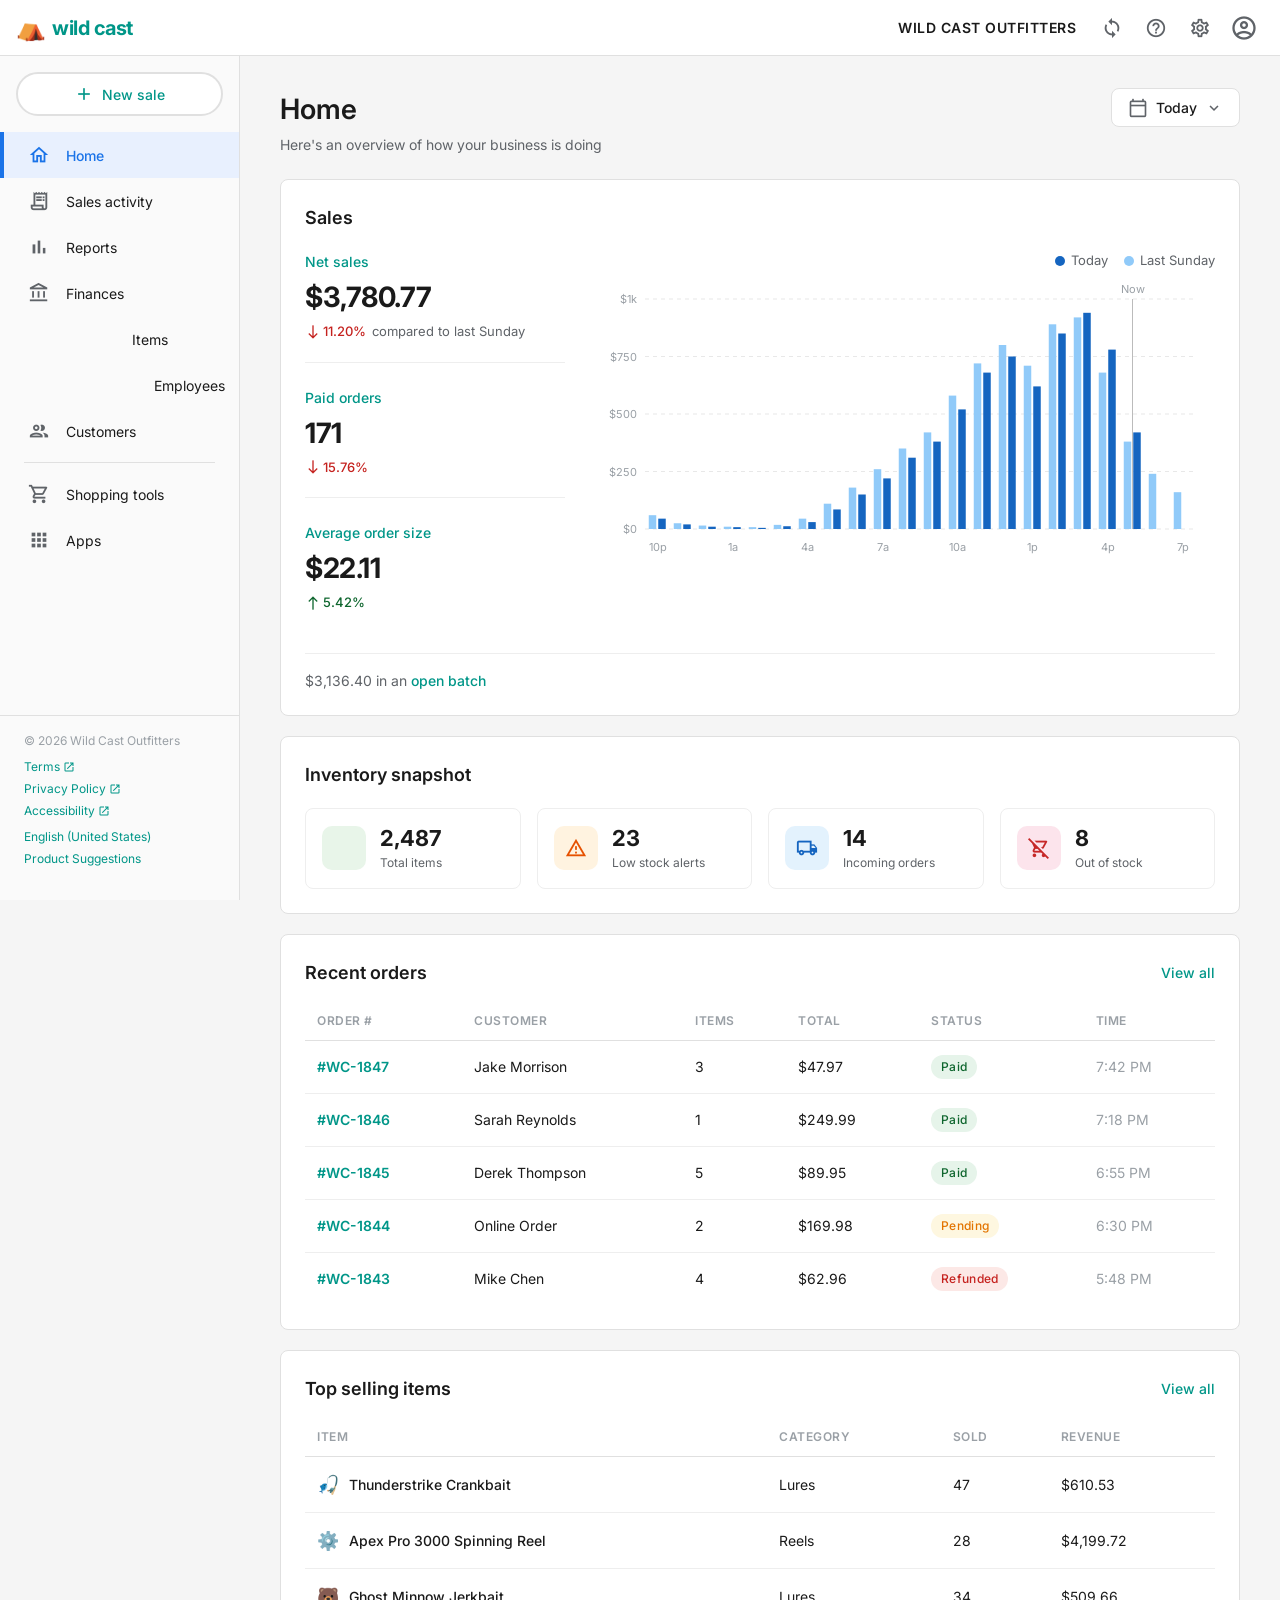
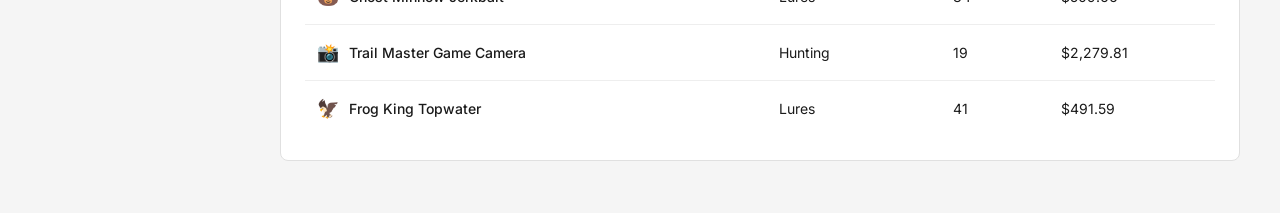
==== admin/index.html @ 59d8ce20 "Add Clover POS-style admin dashboard for business management Full admin dashboard matching Clover PO" ====
<!DOCTYPE html>
<html lang="en">
<head>
  <meta charset="UTF-8">
  <meta name="viewport" content="width=device-width, initial-scale=1.0">
  <title>Wild Cast Outfitters | Dashboard</title>
  <link rel="preconnect" href="https://fonts.googleapis.com">
  <link rel="preconnect" href="https://fonts.gstatic.com" crossorigin>
  <link href="https://fonts.googleapis.com/css2?family=Inter:wght@300;400;500;600;700&display=swap" rel="stylesheet">
  <link href="https://fonts.googleapis.com/icon?family=Material+Icons+Outlined" rel="stylesheet">
  <link rel="stylesheet" href="css/dashboard.css">
</head>
<body>
  <!-- Top Header Bar -->
  <header class="top-bar">
    <div class="top-bar-left">
      <button class="mobile-sidebar-toggle" id="sidebarToggle">
        <span class="material-icons-outlined">menu</span>
      </button>
      <a href="index.html" class="top-logo">
        <span class="top-logo-icon">&#9978;</span>
        <span class="top-logo-text">wild cast</span>
      </a>
    </div>
    <div class="top-bar-right">
      <span class="business-name">WILD CAST OUTFITTERS</span>
      <div class="top-bar-actions">
        <button class="top-icon-btn" title="Sync">
          <span class="material-icons-outlined">sync</span>
        </button>
        <button class="top-icon-btn" title="Help">
          <span class="material-icons-outlined">help_outline</span>
        </button>
        <button class="top-icon-btn" title="Settings">
          <span class="material-icons-outlined">settings</span>
        </button>
        <button class="top-icon-btn avatar-btn" title="Account">
          <span class="material-icons-outlined">account_circle</span>
        </button>
      </div>
    </div>
  </header>

  <div class="dashboard-layout">
    <!-- Sidebar -->
    <aside class="sidebar" id="sidebar">
      <div class="sidebar-inner">
        <button class="new-sale-btn">
          <span class="material-icons-outlined">add</span>
          New sale
        </button>

        <nav class="sidebar-nav">
          <a href="index.html" class="nav-item active" data-page="home">
            <span class="material-icons-outlined">home</span>
            Home
          </a>
          <a href="sales.html" class="nav-item" data-page="sales">
            <span class="material-icons-outlined">receipt_long</span>
            Sales activity
          </a>
          <a href="reports.html" class="nav-item" data-page="reports">
            <span class="material-icons-outlined">bar_chart</span>
            Reports
          </a>
          <a href="finances.html" class="nav-item" data-page="finances">
            <span class="material-icons-outlined">account_balance</span>
            Finances
          </a>
          <a href="items.html" class="nav-item" data-page="items">
            <span class="material-icons-outlined">sell</span>
            Items
          </a>
          <a href="employees.html" class="nav-item" data-page="employees">
            <span class="material-icons-outlined">badge</span>
            Employees
          </a>
          <a href="customers.html" class="nav-item" data-page="customers">
            <span class="material-icons-outlined">people</span>
            Customers
          </a>

          <div class="nav-divider"></div>

          <a href="#" class="nav-item" data-page="shopping">
            <span class="material-icons-outlined">shopping_cart</span>
            Shopping tools
          </a>
          <a href="#" class="nav-item" data-page="apps">
            <span class="material-icons-outlined">apps</span>
            Apps
          </a>
        </nav>

        <div class="sidebar-footer">
          <p>&copy; 2026 Wild Cast Outfitters</p>
          <div class="sidebar-footer-links">
            <a href="#">Terms <span class="material-icons-outlined" style="font-size:12px">open_in_new</span></a>
            <a href="#">Privacy Policy <span class="material-icons-outlined" style="font-size:12px">open_in_new</span></a>
            <a href="#">Accessibility <span class="material-icons-outlined" style="font-size:12px">open_in_new</span></a>
          </div>
          <a href="#" class="sidebar-footer-lang">English (United States)</a>
          <a href="#" class="sidebar-footer-suggest">Product Suggestions</a>
        </div>
      </div>
    </aside>

    <!-- Sidebar overlay for mobile -->
    <div class="sidebar-overlay" id="sidebarOverlay"></div>

    <!-- Main Content -->
    <main class="main-content">
      <div class="page-header">
        <div class="page-header-left">
          <h1 class="page-title">Home</h1>
          <p class="page-subtitle">Here's an overview of how your business is doing</p>
        </div>
        <div class="page-header-right">
          <div class="date-picker" id="datePicker">
            <span class="material-icons-outlined">calendar_today</span>
            <span class="date-picker-label" id="datePickerLabel">Today</span>
            <span class="material-icons-outlined" style="font-size:18px">expand_more</span>
            <div class="date-picker-dropdown" id="dateDropdown">
              <button class="date-option active" data-range="today">Today</button>
              <button class="date-option" data-range="yesterday">Yesterday</button>
              <button class="date-option" data-range="week">This week</button>
              <button class="date-option" data-range="month">This month</button>
              <button class="date-option" data-range="quarter">This quarter</button>
              <button class="date-option" data-range="year">This year</button>
            </div>
          </div>
        </div>
      </div>

      <!-- Sales Card -->
      <div class="dashboard-card">
        <h2 class="card-section-title">Sales</h2>

        <div class="sales-overview">
          <div class="sales-metrics">
            <div class="metric-block">
              <a href="reports.html" class="metric-label-link">Net sales</a>
              <div class="metric-value">$3,780.77</div>
              <div class="metric-change negative">
                <span class="material-icons-outlined">south</span>
                11.20% <span class="change-context">compared to last Sunday</span>
              </div>
            </div>

            <div class="metric-block">
              <a href="sales.html" class="metric-label-link">Paid orders</a>
              <div class="metric-value">171</div>
              <div class="metric-change negative">
                <span class="material-icons-outlined">south</span>
                15.76%
              </div>
            </div>

            <div class="metric-block">
              <a href="reports.html" class="metric-label-link">Average order size</a>
              <div class="metric-value">$22.11</div>
              <div class="metric-change positive">
                <span class="material-icons-outlined">north</span>
                5.42%
              </div>
            </div>
          </div>

          <div class="sales-chart-area">
            <div class="chart-legend">
              <span class="legend-item">
                <span class="legend-dot today"></span> Today
              </span>
              <span class="legend-item">
                <span class="legend-dot comparison"></span> Last Sunday
              </span>
            </div>
            <div class="chart-container">
              <canvas id="salesChart"></canvas>
            </div>
          </div>
        </div>

        <div class="card-footer-row">
          <span>$3,136.40 in an <a href="#" class="link-teal">open batch</a></span>
        </div>
      </div>

      <!-- Inventory Snapshot -->
      <div class="dashboard-card">
        <h2 class="card-section-title">Inventory snapshot</h2>
        <div class="inventory-grid">
          <div class="inv-stat-card">
            <div class="inv-stat-icon" style="background:#e8f5e9;color:#2e7d32;">
              <span class="material-icons-outlined">inventory_2</span>
            </div>
            <div class="inv-stat-info">
              <span class="inv-stat-value">2,487</span>
              <span class="inv-stat-label">Total items</span>
            </div>
          </div>
          <div class="inv-stat-card">
            <div class="inv-stat-icon" style="background:#fff3e0;color:#e65100;">
              <span class="material-icons-outlined">warning_amber</span>
            </div>
            <div class="inv-stat-info">
              <span class="inv-stat-value">23</span>
              <span class="inv-stat-label">Low stock alerts</span>
            </div>
          </div>
          <div class="inv-stat-card">
            <div class="inv-stat-icon" style="background:#e3f2fd;color:#1565c0;">
              <span class="material-icons-outlined">local_shipping</span>
            </div>
            <div class="inv-stat-info">
              <span class="inv-stat-value">14</span>
              <span class="inv-stat-label">Incoming orders</span>
            </div>
          </div>
          <div class="inv-stat-card">
            <div class="inv-stat-icon" style="background:#fce4ec;color:#c62828;">
              <span class="material-icons-outlined">remove_shopping_cart</span>
            </div>
            <div class="inv-stat-info">
              <span class="inv-stat-value">8</span>
              <span class="inv-stat-label">Out of stock</span>
            </div>
          </div>
        </div>
      </div>

      <!-- Recent Orders -->
      <div class="dashboard-card">
        <div class="card-header-row">
          <h2 class="card-section-title" style="margin-bottom:0">Recent orders</h2>
          <a href="sales.html" class="link-teal">View all</a>
        </div>
        <div class="table-responsive">
          <table class="data-table">
            <thead>
              <tr>
                <th>Order #</th>
                <th>Customer</th>
                <th>Items</th>
                <th>Total</th>
                <th>Status</th>
                <th>Time</th>
              </tr>
            </thead>
            <tbody>
              <tr>
                <td class="order-id">#WC-1847</td>
                <td>Jake Morrison</td>
                <td>3</td>
                <td>$47.97</td>
                <td><span class="status-badge status-paid">Paid</span></td>
                <td class="text-muted">7:42 PM</td>
              </tr>
              <tr>
                <td class="order-id">#WC-1846</td>
                <td>Sarah Reynolds</td>
                <td>1</td>
                <td>$249.99</td>
                <td><span class="status-badge status-paid">Paid</span></td>
                <td class="text-muted">7:18 PM</td>
              </tr>
              <tr>
                <td class="order-id">#WC-1845</td>
                <td>Derek Thompson</td>
                <td>5</td>
                <td>$89.95</td>
                <td><span class="status-badge status-paid">Paid</span></td>
                <td class="text-muted">6:55 PM</td>
              </tr>
              <tr>
                <td class="order-id">#WC-1844</td>
                <td>Online Order</td>
                <td>2</td>
                <td>$169.98</td>
                <td><span class="status-badge status-pending">Pending</span></td>
                <td class="text-muted">6:30 PM</td>
              </tr>
              <tr>
                <td class="order-id">#WC-1843</td>
                <td>Mike Chen</td>
                <td>4</td>
                <td>$62.96</td>
                <td><span class="status-badge status-refund">Refunded</span></td>
                <td class="text-muted">5:48 PM</td>
              </tr>
            </tbody>
          </table>
        </div>
      </div>

      <!-- Top Selling Items -->
      <div class="dashboard-card">
        <div class="card-header-row">
          <h2 class="card-section-title" style="margin-bottom:0">Top selling items</h2>
          <a href="items.html" class="link-teal">View all</a>
        </div>
        <div class="table-responsive">
          <table class="data-table">
            <thead>
              <tr>
                <th>Item</th>
                <th>Category</th>
                <th>Sold</th>
                <th>Revenue</th>
              </tr>
            </thead>
            <tbody>
              <tr>
                <td class="item-name-cell">
                  <span class="item-icon">&#127907;</span>
                  Thunderstrike Crankbait
                </td>
                <td>Lures</td>
                <td>47</td>
                <td>$610.53</td>
              </tr>
              <tr>
                <td class="item-name-cell">
                  <span class="item-icon">&#9881;&#65039;</span>
                  Apex Pro 3000 Spinning Reel
                </td>
                <td>Reels</td>
                <td>28</td>
                <td>$4,199.72</td>
              </tr>
              <tr>
                <td class="item-name-cell">
                  <span class="item-icon">&#128059;</span>
                  Ghost Minnow Jerkbait
                </td>
                <td>Lures</td>
                <td>34</td>
                <td>$509.66</td>
              </tr>
              <tr>
                <td class="item-name-cell">
                  <span class="item-icon">&#128248;</span>
                  Trail Master Game Camera
                </td>
                <td>Hunting</td>
                <td>19</td>
                <td>$2,279.81</td>
              </tr>
              <tr>
                <td class="item-name-cell">
                  <span class="item-icon">&#129413;</span>
                  Frog King Topwater
                </td>
                <td>Lures</td>
                <td>41</td>
                <td>$491.59</td>
              </tr>
            </tbody>
          </table>
        </div>
      </div>

    </main>
  </div>

  <script src="js/dashboard.js"></script>
</body>
</html>
---- admin/css/dashboard.css ----
/* =========================================
   WILD CAST OUTFITTERS - Admin Dashboard
   Clover POS Style
   ========================================= */

/* --- Reset & Variables --- */
*, *::before, *::after {
  margin: 0;
  padding: 0;
  box-sizing: border-box;
}

:root {
  --white: #ffffff;
  --bg: #f5f5f5;
  --sidebar-bg: #fafafa;
  --sidebar-width: 240px;
  --topbar-height: 56px;
  --text-primary: #1a1a1a;
  --text-secondary: #5f6368;
  --text-muted: #9aa0a6;
  --border: #e0e0e0;
  --border-light: #eeeeee;
  --teal: #009688;
  --teal-dark: #00796b;
  --blue: #1a73e8;
  --blue-bar: #1565c0;
  --blue-bar-light: #90caf9;
  --green: #0d652d;
  --green-bg: #e6f4ea;
  --red: #c5221f;
  --red-bg: #fce8e6;
  --orange: #e37400;
  --orange-bg: #fef7e0;
  --yellow-bg: #fff8e1;
  --nav-active: #e8f0fe;
  --nav-active-border: #1a73e8;
  --shadow-sm: 0 1px 2px rgba(0,0,0,0.05);
  --shadow-md: 0 1px 6px rgba(0,0,0,0.1);
  --shadow-lg: 0 4px 16px rgba(0,0,0,0.12);
  --radius: 8px;
  --transition: 0.2s ease;
}

html {
  -webkit-font-smoothing: antialiased;
  -moz-osx-font-smoothing: grayscale;
}

body {
  font-family: 'Inter', -apple-system, BlinkMacSystemFont, 'Segoe UI', Roboto, sans-serif;
  background: var(--bg);
  color: var(--text-primary);
  line-height: 1.5;
  font-size: 14px;
  overflow-x: hidden;
}

a {
  color: inherit;
  text-decoration: none;
}

button {
  font-family: inherit;
  border: none;
  background: none;
  cursor: pointer;
  color: inherit;
}

table {
  border-collapse: collapse;
  width: 100%;
}

/* --- Top Bar --- */
.top-bar {
  position: fixed;
  top: 0;
  left: 0;
  right: 0;
  height: var(--topbar-height);
  background: var(--white);
  border-bottom: 1px solid var(--border);
  display: flex;
  align-items: center;
  justify-content: space-between;
  padding: 0 16px;
  z-index: 100;
}

.top-bar-left {
  display: flex;
  align-items: center;
  gap: 8px;
}

.mobile-sidebar-toggle {
  display: none;
  padding: 8px;
  border-radius: 50%;
  color: var(--text-secondary);
}

.mobile-sidebar-toggle:hover {
  background: var(--bg);
}

.top-logo {
  display: flex;
  align-items: center;
  gap: 6px;
}

.top-logo-icon {
  font-size: 24px;
  color: var(--teal);
}

.top-logo-text {
  font-size: 20px;
  font-weight: 700;
  color: var(--teal);
  letter-spacing: -0.5px;
}

.top-bar-right {
  display: flex;
  align-items: center;
  gap: 16px;
}

.business-name {
  font-size: 14px;
  font-weight: 600;
  color: var(--text-primary);
  letter-spacing: 0.5px;
}

.top-bar-actions {
  display: flex;
  align-items: center;
  gap: 4px;
}

.top-icon-btn {
  width: 40px;
  height: 40px;
  border-radius: 50%;
  display: flex;
  align-items: center;
  justify-content: center;
  color: var(--text-secondary);
  transition: background var(--transition);
}

.top-icon-btn:hover {
  background: var(--bg);
}

.top-icon-btn .material-icons-outlined {
  font-size: 22px;
}

.avatar-btn .material-icons-outlined {
  font-size: 28px;
}

/* --- Dashboard Layout --- */
.dashboard-layout {
  display: flex;
  padding-top: var(--topbar-height);
  min-height: 100vh;
}

/* --- Sidebar --- */
.sidebar {
  width: var(--sidebar-width);
  background: var(--sidebar-bg);
  border-right: 1px solid var(--border);
  position: fixed;
  top: var(--topbar-height);
  bottom: 0;
  left: 0;
  z-index: 90;
  overflow-y: auto;
  overflow-x: hidden;
}

.sidebar-inner {
  display: flex;
  flex-direction: column;
  min-height: 100%;
  padding: 16px 0;
}

/* New Sale Button */
.new-sale-btn {
  display: flex;
  align-items: center;
  justify-content: center;
  gap: 8px;
  margin: 0 16px 16px;
  padding: 10px 24px;
  border: 2px solid var(--border);
  border-radius: 24px;
  font-size: 14px;
  font-weight: 500;
  color: var(--teal);
  background: var(--white);
  transition: all var(--transition);
  cursor: pointer;
}

.new-sale-btn:hover {
  border-color: var(--teal);
  background: #f0faf9;
}

.new-sale-btn .material-icons-outlined {
  font-size: 20px;
}

/* Sidebar Nav */
.sidebar-nav {
  display: flex;
  flex-direction: column;
  flex: 1;
}

.nav-item {
  display: flex;
  align-items: center;
  gap: 16px;
  padding: 12px 24px;
  font-size: 14px;
  font-weight: 400;
  color: var(--text-primary);
  border-left: 4px solid transparent;
  transition: all var(--transition);
  text-decoration: none;
}

.nav-item:hover {
  background: #f0f0f0;
}

.nav-item.active {
  background: var(--nav-active);
  border-left-color: var(--nav-active-border);
  font-weight: 500;
  color: var(--nav-active-border);
}

.nav-item .material-icons-outlined {
  font-size: 22px;
  color: var(--text-secondary);
}

.nav-item.active .material-icons-outlined {
  color: var(--nav-active-border);
}

.nav-divider {
  height: 1px;
  background: var(--border);
  margin: 8px 24px;
}

/* Sidebar Footer */
.sidebar-footer {
  padding: 16px 24px;
  margin-top: auto;
  border-top: 1px solid var(--border);
}

.sidebar-footer p {
  font-size: 12px;
  color: var(--text-muted);
  margin-bottom: 8px;
}

.sidebar-footer-links {
  display: flex;
  flex-direction: column;
  gap: 4px;
  margin-bottom: 8px;
}

.sidebar-footer-links a {
  font-size: 12px;
  color: var(--teal);
  display: flex;
  align-items: center;
  gap: 3px;
}

.sidebar-footer-links a:hover {
  text-decoration: underline;
}

.sidebar-footer-lang,
.sidebar-footer-suggest {
  display: block;
  font-size: 12px;
  color: var(--teal);
  margin-top: 4px;
}

.sidebar-footer-lang:hover,
.sidebar-footer-suggest:hover {
  text-decoration: underline;
}

/* Sidebar overlay */
.sidebar-overlay {
  display: none;
  position: fixed;
  top: var(--topbar-height);
  left: 0;
  right: 0;
  bottom: 0;
  background: rgba(0,0,0,0.4);
  z-index: 89;
}

.sidebar-overlay.active {
  display: block;
}

/* --- Main Content --- */
.main-content {
  margin-left: var(--sidebar-width);
  flex: 1;
  padding: 32px 40px;
  max-width: 1200px;
}

/* --- Page Header --- */
.page-header {
  display: flex;
  justify-content: space-between;
  align-items: flex-start;
  margin-bottom: 24px;
}

.page-title {
  font-size: 28px;
  font-weight: 600;
  color: var(--text-primary);
  margin-bottom: 4px;
}

.page-subtitle {
  font-size: 14px;
  color: var(--text-secondary);
  font-weight: 400;
}

/* Date Picker */
.date-picker {
  display: flex;
  align-items: center;
  gap: 8px;
  padding: 8px 16px;
  border: 1px solid var(--border);
  border-radius: var(--radius);
  background: var(--white);
  cursor: pointer;
  position: relative;
  user-select: none;
  transition: border-color var(--transition);
}

.date-picker:hover {
  border-color: #bbb;
}

.date-picker .material-icons-outlined {
  color: var(--text-secondary);
  font-size: 20px;
}

.date-picker-label {
  font-size: 14px;
  font-weight: 500;
}

.date-picker-dropdown {
  position: absolute;
  top: calc(100% + 4px);
  right: 0;
  min-width: 180px;
  background: var(--white);
  border: 1px solid var(--border);
  border-radius: var(--radius);
  box-shadow: var(--shadow-lg);
  z-index: 50;
  display: none;
  overflow: hidden;
}

.date-picker-dropdown.open {
  display: block;
}

.date-option {
  display: block;
  width: 100%;
  padding: 10px 16px;
  font-size: 14px;
  text-align: left;
  color: var(--text-primary);
  transition: background var(--transition);
}

.date-option:hover {
  background: var(--bg);
}

.date-option.active {
  background: var(--nav-active);
  color: var(--nav-active-border);
  font-weight: 500;
}

/* --- Dashboard Cards --- */
.dashboard-card {
  background: var(--white);
  border: 1px solid var(--border);
  border-radius: var(--radius);
  padding: 24px;
  margin-bottom: 20px;
}

.card-section-title {
  font-size: 18px;
  font-weight: 600;
  color: var(--text-primary);
  margin-bottom: 20px;
}

.card-header-row {
  display: flex;
  justify-content: space-between;
  align-items: center;
  margin-bottom: 16px;
}

.card-footer-row {
  padding-top: 16px;
  margin-top: 20px;
  border-top: 1px solid var(--border-light);
  font-size: 14px;
  color: var(--text-secondary);
}

/* --- Sales Overview --- */
.sales-overview {
  display: flex;
  gap: 40px;
}

.sales-metrics {
  flex: 0 0 260px;
  display: flex;
  flex-direction: column;
  gap: 24px;
}

.metric-block {
  padding-bottom: 20px;
}

.metric-block:not(:last-child) {
  border-bottom: 1px solid var(--border-light);
}

.metric-label-link {
  font-size: 14px;
  font-weight: 500;
  color: var(--teal);
  cursor: pointer;
}

.metric-label-link:hover {
  text-decoration: underline;
}

.metric-value {
  font-size: 28px;
  font-weight: 700;
  color: var(--text-primary);
  margin: 4px 0;
  letter-spacing: -0.5px;
}

.metric-change {
  display: flex;
  align-items: center;
  gap: 2px;
  font-size: 13px;
  font-weight: 500;
}

.metric-change .material-icons-outlined {
  font-size: 16px;
}

.metric-change.negative {
  color: var(--red);
}

.metric-change.positive {
  color: var(--green);
}

.change-context {
  font-weight: 400;
  color: var(--text-secondary);
  margin-left: 4px;
}

/* Chart */
.sales-chart-area {
  flex: 1;
  min-width: 0;
}

.chart-legend {
  display: flex;
  justify-content: flex-end;
  gap: 16px;
  margin-bottom: 8px;
}

.legend-item {
  display: flex;
  align-items: center;
  gap: 6px;
  font-size: 13px;
  color: var(--text-secondary);
}

.legend-dot {
  width: 10px;
  height: 10px;
  border-radius: 50%;
}

.legend-dot.today {
  background: var(--blue-bar);
}

.legend-dot.comparison {
  background: var(--blue-bar-light);
}

.chart-container {
  position: relative;
  height: 280px;
}

.chart-container canvas {
  width: 100% !important;
  height: 100% !important;
}

/* --- Inventory Grid --- */
.inventory-grid {
  display: grid;
  grid-template-columns: repeat(4, 1fr);
  gap: 16px;
}

.inv-stat-card {
  display: flex;
  align-items: center;
  gap: 14px;
  padding: 16px;
  border: 1px solid var(--border-light);
  border-radius: var(--radius);
  transition: box-shadow var(--transition);
}

.inv-stat-card:hover {
  box-shadow: var(--shadow-sm);
}

.inv-stat-icon {
  width: 44px;
  height: 44px;
  border-radius: 10px;
  display: flex;
  align-items: center;
  justify-content: center;
  flex-shrink: 0;
}

.inv-stat-icon .material-icons-outlined {
  font-size: 22px;
}

.inv-stat-value {
  display: block;
  font-size: 22px;
  font-weight: 700;
  color: var(--text-primary);
  line-height: 1.2;
}

.inv-stat-label {
  font-size: 12px;
  color: var(--text-secondary);
}

/* --- Data Tables --- */
.table-responsive {
  overflow-x: auto;
}

.data-table {
  width: 100%;
}

.data-table th {
  text-align: left;
  font-size: 12px;
  font-weight: 600;
  text-transform: uppercase;
  letter-spacing: 0.5px;
  color: var(--text-muted);
  padding: 10px 12px;
  border-bottom: 1px solid var(--border);
  white-space: nowrap;
}

.data-table td {
  padding: 14px 12px;
  border-bottom: 1px solid var(--border-light);
  font-size: 14px;
  white-space: nowrap;
}

.data-table tbody tr {
  transition: background var(--transition);
}

.data-table tbody tr:hover {
  background: #fafafa;
}

.data-table tbody tr:last-child td {
  border-bottom: none;
}

.order-id {
  font-weight: 600;
  color: var(--teal);
}

.item-name-cell {
  display: flex;
  align-items: center;
  gap: 10px;
  font-weight: 500;
}

.item-icon {
  font-size: 18px;
}

.text-muted {
  color: var(--text-muted);
}

/* Status Badges */
.status-badge {
  display: inline-block;
  padding: 3px 10px;
  border-radius: 12px;
  font-size: 12px;
  font-weight: 500;
  letter-spacing: 0.3px;
}

.status-paid {
  background: var(--green-bg);
  color: var(--green);
}

.status-pending {
  background: var(--orange-bg);
  color: var(--orange);
}

.status-refund {
  background: var(--red-bg);
  color: var(--red);
}

/* Links */
.link-teal {
  color: var(--teal);
  font-weight: 500;
  font-size: 14px;
}

.link-teal:hover {
  text-decoration: underline;
}

/* --- Search Bar (for list pages) --- */
.search-bar {
  display: flex;
  align-items: center;
  gap: 8px;
  padding: 10px 16px;
  background: var(--white);
  border: 1px solid var(--border);
  border-radius: var(--radius);
  flex: 1;
  max-width: 400px;
}

.search-bar .material-icons-outlined {
  font-size: 20px;
  color: var(--text-muted);
}

.search-bar input {
  flex: 1;
  border: none;
  outline: none;
  font-size: 14px;
  font-family: inherit;
  color: var(--text-primary);
  background: transparent;
}

.search-bar input::placeholder {
  color: var(--text-muted);
}

/* --- Toolbar --- */
.toolbar {
  display: flex;
  justify-content: space-between;
  align-items: center;
  margin-bottom: 20px;
  gap: 16px;
  flex-wrap: wrap;
}

.toolbar-actions {
  display: flex;
  gap: 8px;
}

.btn-primary {
  display: inline-flex;
  align-items: center;
  gap: 6px;
  padding: 10px 20px;
  background: var(--teal);
  color: var(--white);
  border-radius: var(--radius);
  font-size: 14px;
  font-weight: 500;
  transition: background var(--transition);
  border: none;
  cursor: pointer;
}

.btn-primary:hover {
  background: var(--teal-dark);
}

.btn-outline {
  display: inline-flex;
  align-items: center;
  gap: 6px;
  padding: 10px 20px;
  background: var(--white);
  color: var(--text-primary);
  border: 1px solid var(--border);
  border-radius: var(--radius);
  font-size: 14px;
  font-weight: 500;
  transition: all var(--transition);
  cursor: pointer;
}

.btn-outline:hover {
  background: var(--bg);
  border-color: #bbb;
}

.btn-outline .material-icons-outlined,
.btn-primary .material-icons-outlined {
  font-size: 18px;
}

/* --- Tabs --- */
.tabs {
  display: flex;
  gap: 0;
  border-bottom: 2px solid var(--border-light);
  margin-bottom: 20px;
}

.tab-btn {
  padding: 12px 20px;
  font-size: 14px;
  font-weight: 500;
  color: var(--text-secondary);
  border-bottom: 2px solid transparent;
  margin-bottom: -2px;
  transition: all var(--transition);
  cursor: pointer;
}

.tab-btn:hover {
  color: var(--text-primary);
}

.tab-btn.active {
  color: var(--teal);
  border-bottom-color: var(--teal);
}

/* --- Stat Summary Row (Finances) --- */
.stat-summary {
  display: grid;
  grid-template-columns: repeat(4, 1fr);
  gap: 16px;
  margin-bottom: 24px;
}

.stat-card {
  background: var(--white);
  border: 1px solid var(--border);
  border-radius: var(--radius);
  padding: 20px;
}

.stat-card-label {
  font-size: 13px;
  color: var(--text-secondary);
  margin-bottom: 6px;
}

.stat-card-value {
  font-size: 24px;
  font-weight: 700;
  color: var(--text-primary);
}

.stat-card-change {
  font-size: 12px;
  margin-top: 4px;
  display: flex;
  align-items: center;
  gap: 2px;
}

.stat-card-change .material-icons-outlined {
  font-size: 14px;
}

.stat-card-change.up {
  color: var(--green);
}

.stat-card-change.down {
  color: var(--red);
}

/* --- Form Controls --- */
.form-group {
  margin-bottom: 20px;
}

.form-label {
  display: block;
  font-size: 13px;
  font-weight: 500;
  color: var(--text-primary);
  margin-bottom: 6px;
}

.form-input,
.form-select {
  width: 100%;
  padding: 10px 14px;
  font-size: 14px;
  font-family: inherit;
  border: 1px solid var(--border);
  border-radius: 6px;
  background: var(--white);
  color: var(--text-primary);
  transition: border-color var(--transition);
}

.form-input:focus,
.form-select:focus {
  outline: none;
  border-color: var(--teal);
  box-shadow: 0 0 0 3px rgba(0, 150, 136, 0.1);
}

.form-input::placeholder {
  color: var(--text-muted);
}

.form-row {
  display: grid;
  grid-template-columns: 1fr 1fr;
  gap: 16px;
}

/* --- Modal --- */
.modal-overlay {
  display: none;
  position: fixed;
  top: 0; left: 0; right: 0; bottom: 0;
  background: rgba(0,0,0,0.5);
  z-index: 200;
  align-items: center;
  justify-content: center;
}

.modal-overlay.open {
  display: flex;
}

.modal {
  background: var(--white);
  border-radius: 12px;
  width: 90%;
  max-width: 560px;
  max-height: 90vh;
  overflow-y: auto;
  box-shadow: var(--shadow-lg);
}

.modal-header {
  display: flex;
  justify-content: space-between;
  align-items: center;
  padding: 20px 24px;
  border-bottom: 1px solid var(--border-light);
}

.modal-header h3 {
  font-size: 18px;
  font-weight: 600;
}

.modal-close {
  width: 32px;
  height: 32px;
  border-radius: 50%;
  display: flex;
  align-items: center;
  justify-content: center;
  color: var(--text-secondary);
  transition: background var(--transition);
}

.modal-close:hover {
  background: var(--bg);
}

.modal-body {
  padding: 24px;
}

.modal-footer {
  display: flex;
  justify-content: flex-end;
  gap: 8px;
  padding: 16px 24px;
  border-top: 1px solid var(--border-light);
}

/* --- Customer Detail / Cards --- */
.detail-grid {
  display: grid;
  grid-template-columns: 1fr 1fr;
  gap: 20px;
}

.detail-card {
  background: var(--white);
  border: 1px solid var(--border);
  border-radius: var(--radius);
  padding: 20px;
}

.detail-card h3 {
  font-size: 15px;
  font-weight: 600;
  margin-bottom: 16px;
  color: var(--text-primary);
}

.detail-row {
  display: flex;
  justify-content: space-between;
  padding: 8px 0;
  font-size: 14px;
  border-bottom: 1px solid var(--border-light);
}

.detail-row:last-child {
  border-bottom: none;
}

.detail-label {
  color: var(--text-secondary);
}

.detail-value {
  font-weight: 500;
  color: var(--text-primary);
}

/* --- Chart placeholder for non-canvas pages --- */
.chart-placeholder {
  height: 300px;
  background: linear-gradient(180deg, #f8f9fa, #fff);
  border: 1px solid var(--border-light);
  border-radius: var(--radius);
  display: flex;
  align-items: flex-end;
  justify-content: center;
  gap: 3px;
  padding: 20px;
  overflow: hidden;
}

.chart-placeholder .bar {
  width: 24px;
  background: var(--blue-bar);
  border-radius: 3px 3px 0 0;
  opacity: 0.7;
  animation: barGrow 0.6s ease-out forwards;
  transform-origin: bottom;
}

@keyframes barGrow {
  from { transform: scaleY(0); }
  to { transform: scaleY(1); }
}

/* --- Empty States --- */
.empty-state {
  text-align: center;
  padding: 60px 24px;
  color: var(--text-muted);
}

.empty-state .material-icons-outlined {
  font-size: 56px;
  margin-bottom: 16px;
  opacity: 0.4;
}

.empty-state h3 {
  font-size: 18px;
  color: var(--text-secondary);
  margin-bottom: 8px;
}

.empty-state p {
  font-size: 14px;
  margin-bottom: 20px;
}

/* --- Responsive --- */
@media (max-width: 1024px) {
  .main-content {
    padding: 24px;
  }
  .inventory-grid {
    grid-template-columns: repeat(2, 1fr);
  }
  .stat-summary {
    grid-template-columns: repeat(2, 1fr);
  }
  .sales-overview {
    flex-direction: column;
  }
  .sales-metrics {
    flex: unset;
    flex-direction: row;
    gap: 24px;
    flex-wrap: wrap;
  }
  .metric-block {
    flex: 1;
    min-width: 150px;
  }
}

@media (max-width: 768px) {
  .mobile-sidebar-toggle {
    display: flex;
  }

  .sidebar {
    transform: translateX(-100%);
    transition: transform 0.3s ease;
    box-shadow: none;
  }

  .sidebar.open {
    transform: translateX(0);
    box-shadow: var(--shadow-lg);
  }

  .main-content {
    margin-left: 0;
    padding: 20px 16px;
  }

  .page-header {
    flex-direction: column;
    gap: 12px;
  }

  .page-title {
    font-size: 24px;
  }

  .business-name {
    display: none;
  }

  .inventory-grid {
    grid-template-columns: 1fr 1fr;
  }

  .stat-summary {
    grid-template-columns: 1fr;
  }

  .sales-metrics {
    flex-direction: column;
  }

  .detail-grid {
    grid-template-columns: 1fr;
  }

  .form-row {
    grid-template-columns: 1fr;
  }

  .toolbar {
    flex-direction: column;
    align-items: stretch;
  }

  .search-bar {
    max-width: unset;
  }
}

@media (max-width: 480px) {
  .inventory-grid {
    grid-template-columns: 1fr;
  }

  .top-bar-actions .top-icon-btn:not(.avatar-btn) {
    display: none;
  }
}
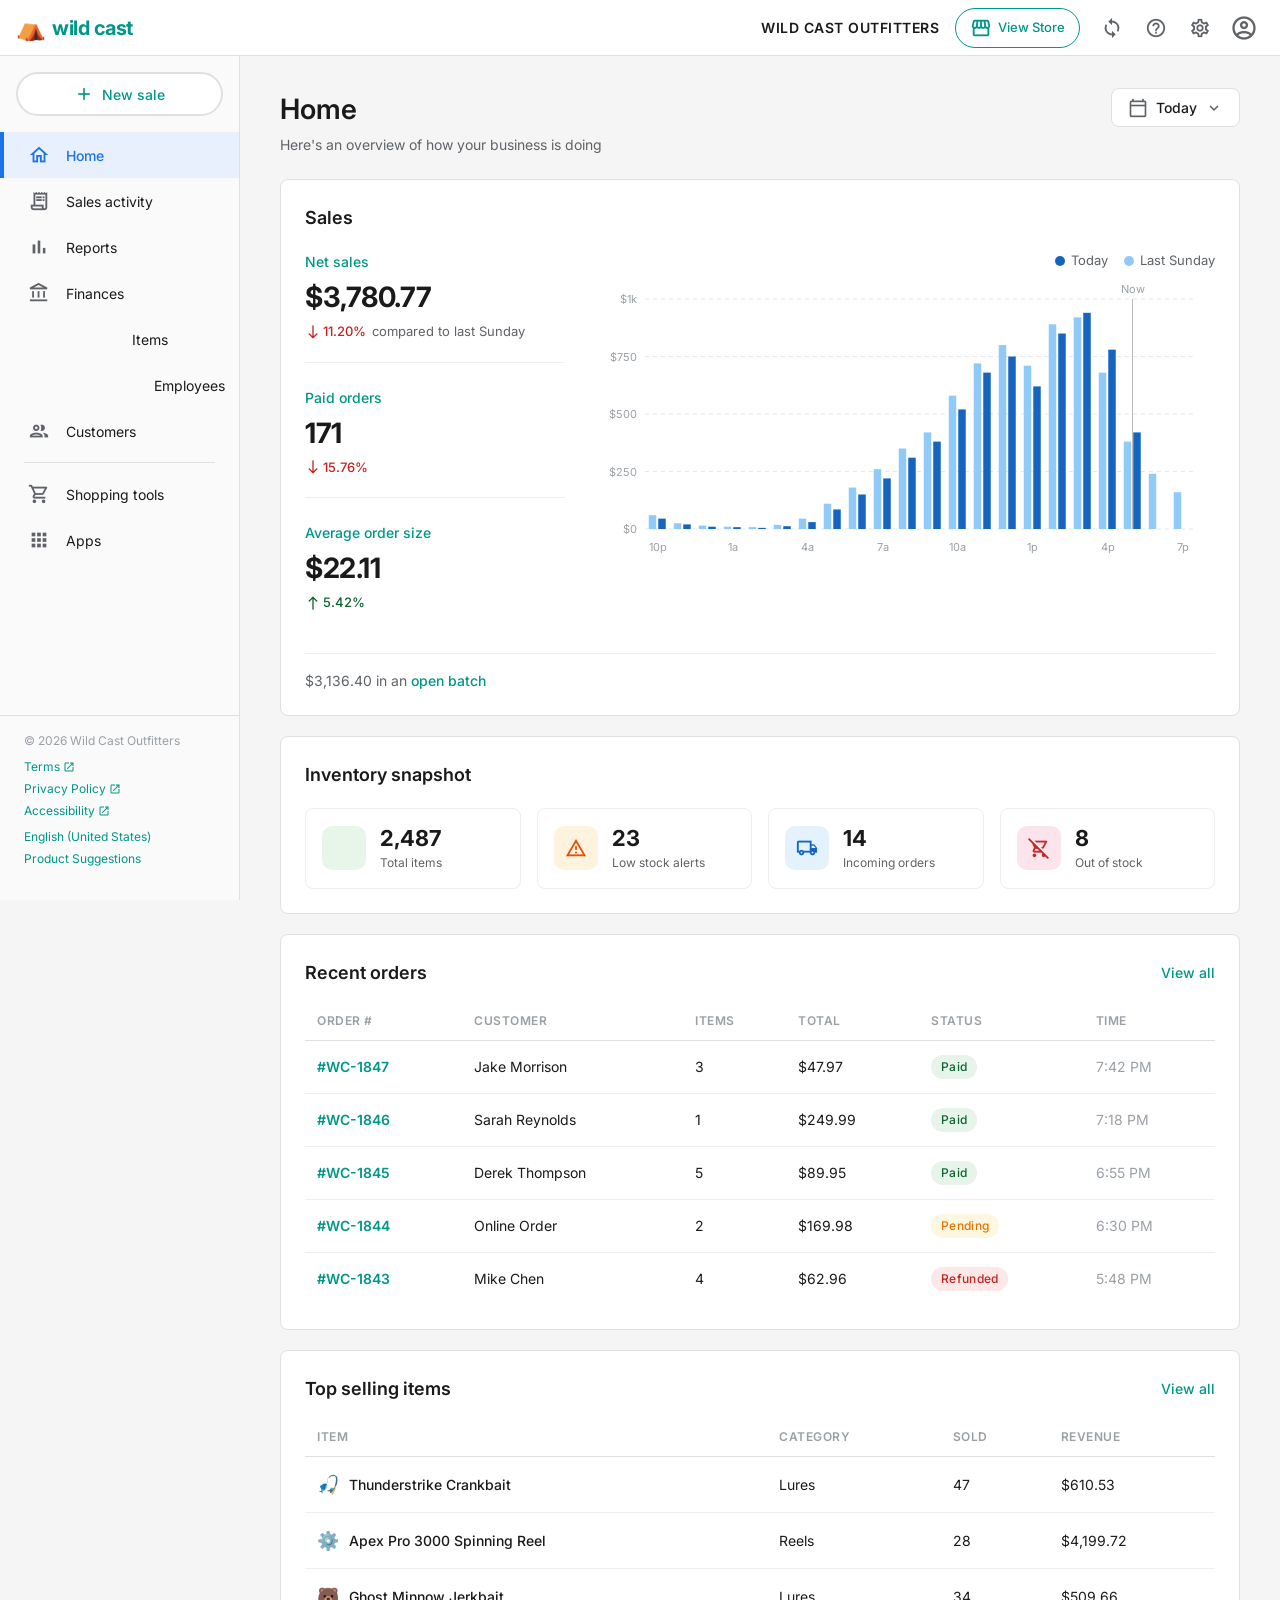
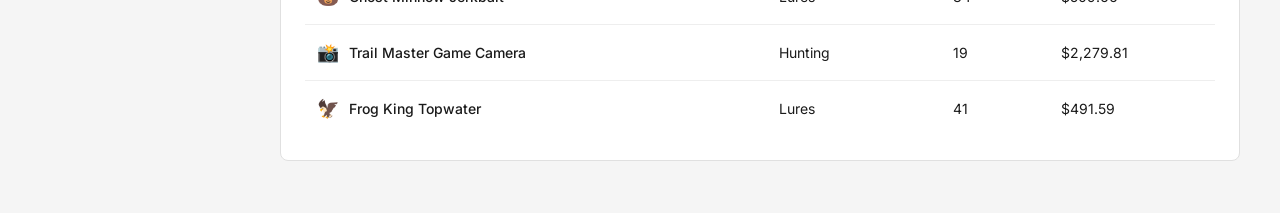
==== commit f835efdd: "Connect storefront and admin dashboard navigation - Storefront: profile icon in nav now links to adm" ====
--- a/admin/index.html
+++ b/admin/index.html
@@ -25,6 +25,10 @@
     <div class="top-bar-right">
       <span class="business-name">WILD CAST OUTFITTERS</span>
       <div class="top-bar-actions">
+        <a href="../index.html" class="top-icon-btn view-store-btn" title="View Store">
+          <span class="material-icons-outlined">storefront</span>
+          <span class="view-store-label">View Store</span>
+        </a>
         <button class="top-icon-btn" title="Sync">
           <span class="material-icons-outlined">sync</span>
         </button>
@@ -34,9 +38,9 @@
         <button class="top-icon-btn" title="Settings">
           <span class="material-icons-outlined">settings</span>
         </button>
-        <button class="top-icon-btn avatar-btn" title="Account">
+        <a href="../index.html" class="top-icon-btn avatar-btn" title="Back to Store">
           <span class="material-icons-outlined">account_circle</span>
-        </button>
+        </a>
       </div>
     </div>
   </header>
--- a/admin/css/dashboard.css
+++ b/admin/css/dashboard.css
@@ -144,6 +144,45 @@
   gap: 4px;
 }
 
+.view-store-btn {
+  display: flex;
+  align-items: center;
+  gap: 6px;
+  padding: 6px 14px !important;
+  border-radius: 20px !important;
+  border: 1px solid var(--teal);
+  color: var(--teal) !important;
+  font-size: 13px;
+  font-weight: 500;
+  width: auto !important;
+  text-decoration: none;
+  transition: all var(--transition);
+  margin-right: 8px;
+}
+
+.view-store-btn:hover {
+  background: var(--teal);
+  color: var(--white) !important;
+}
+
+.view-store-btn .material-icons-outlined {
+  font-size: 18px;
+}
+
+.view-store-label {
+  font-size: 13px;
+}
+
+@media (max-width: 768px) {
+  .view-store-label {
+    display: none;
+  }
+  .view-store-btn {
+    margin-right: 4px;
+    padding: 6px !important;
+  }
+}
+
 .top-icon-btn {
   width: 40px;
   height: 40px;
